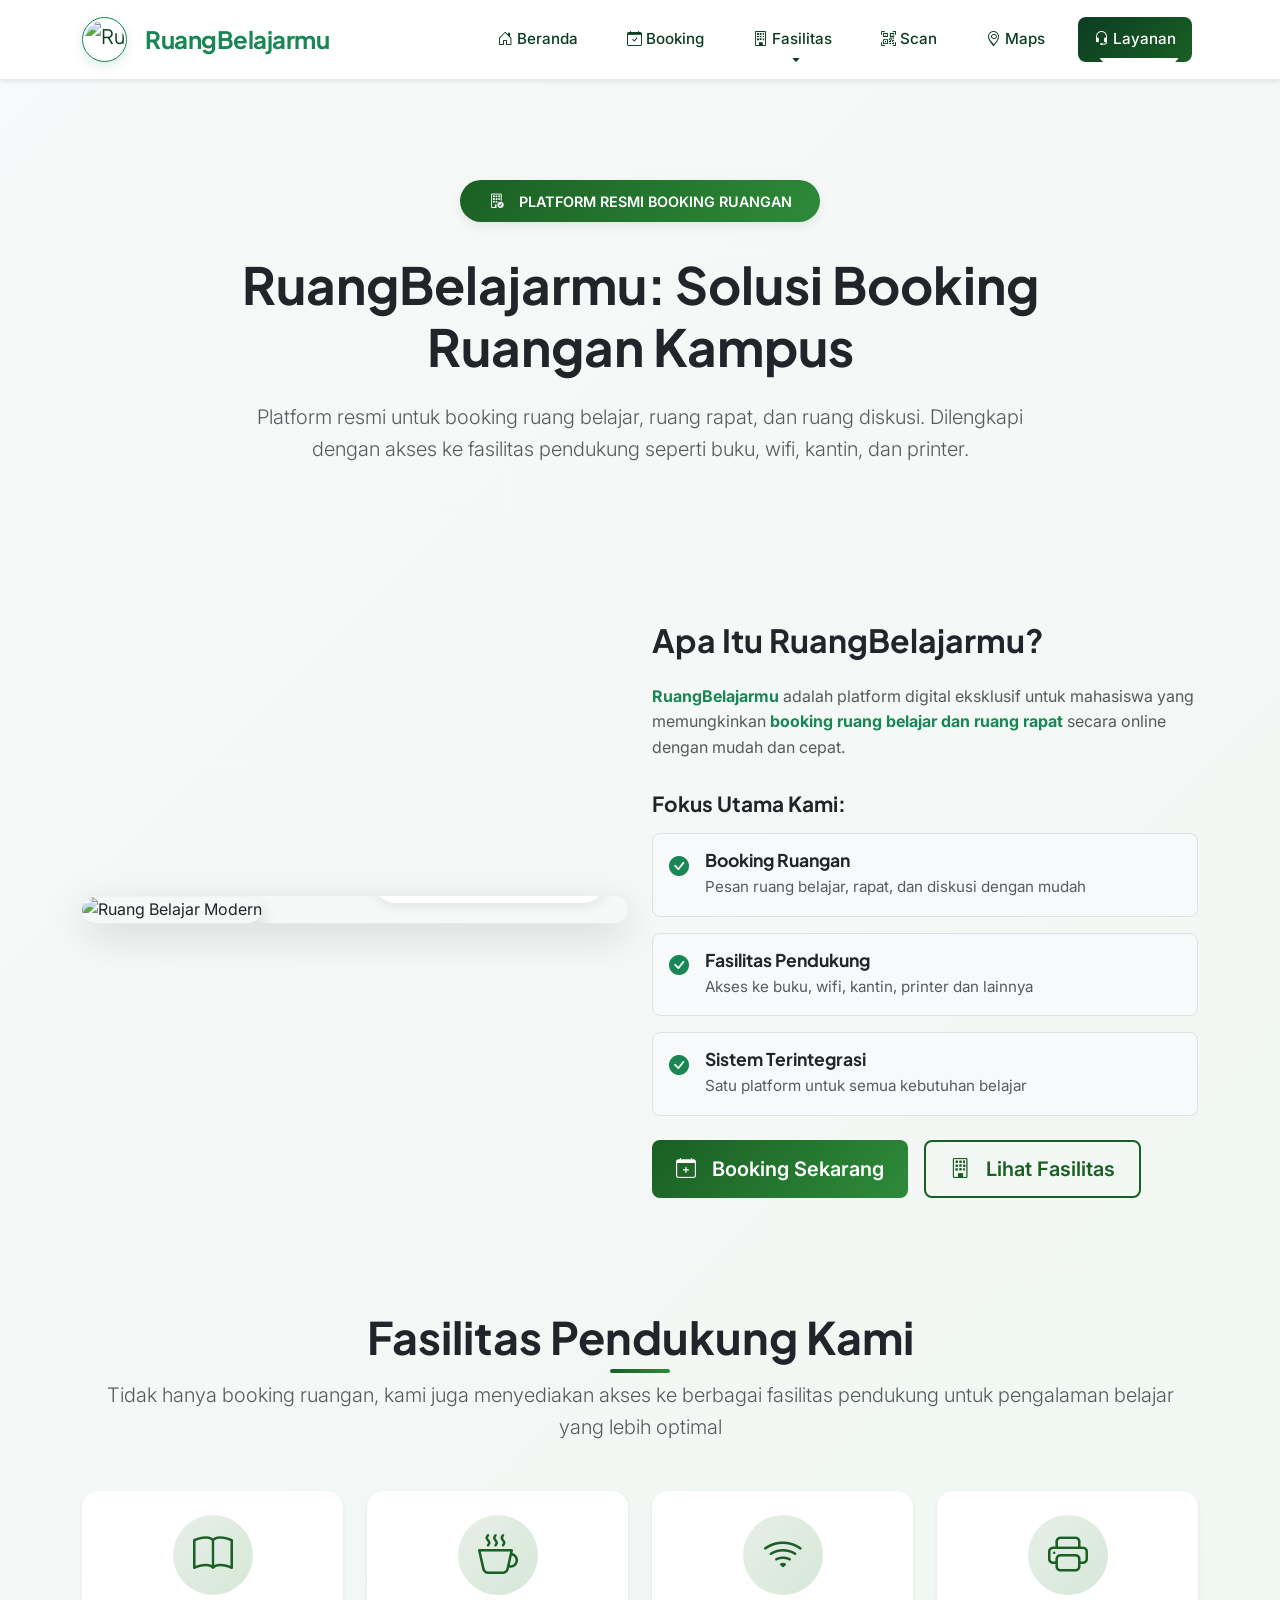
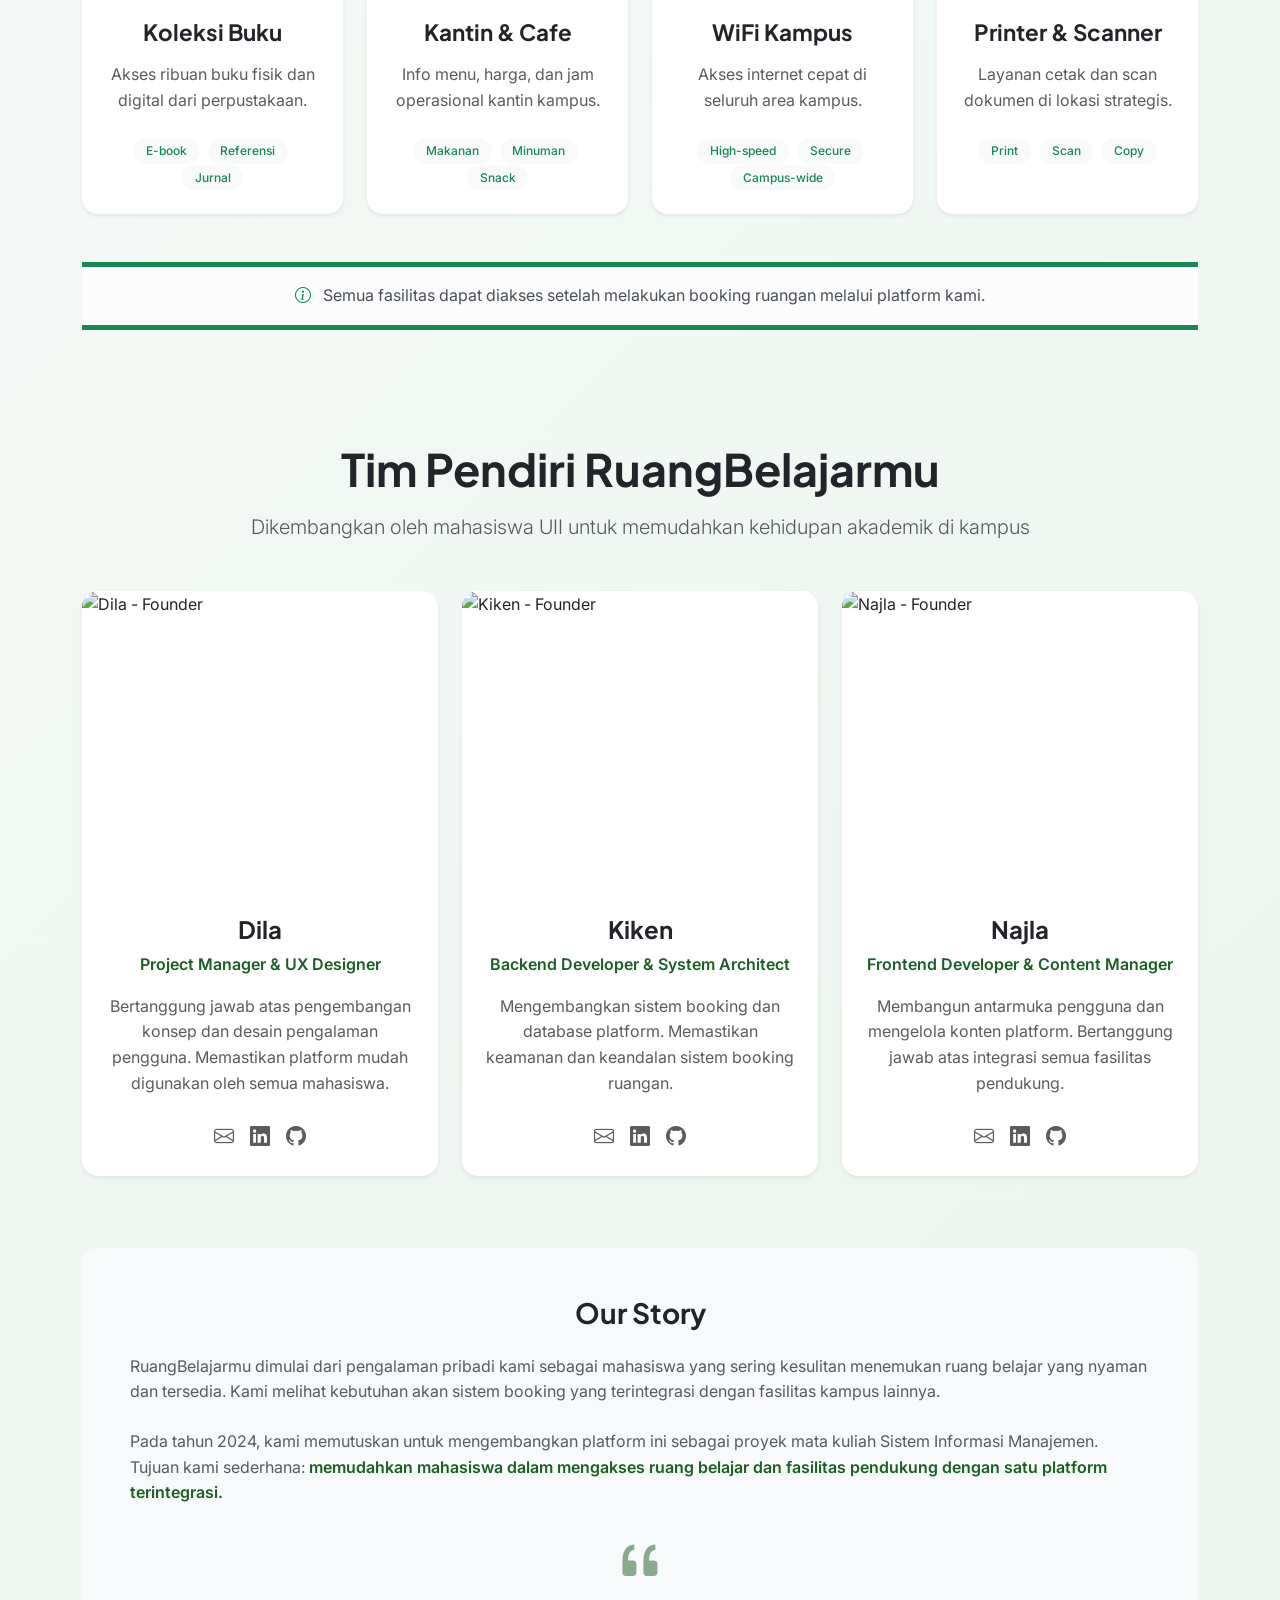
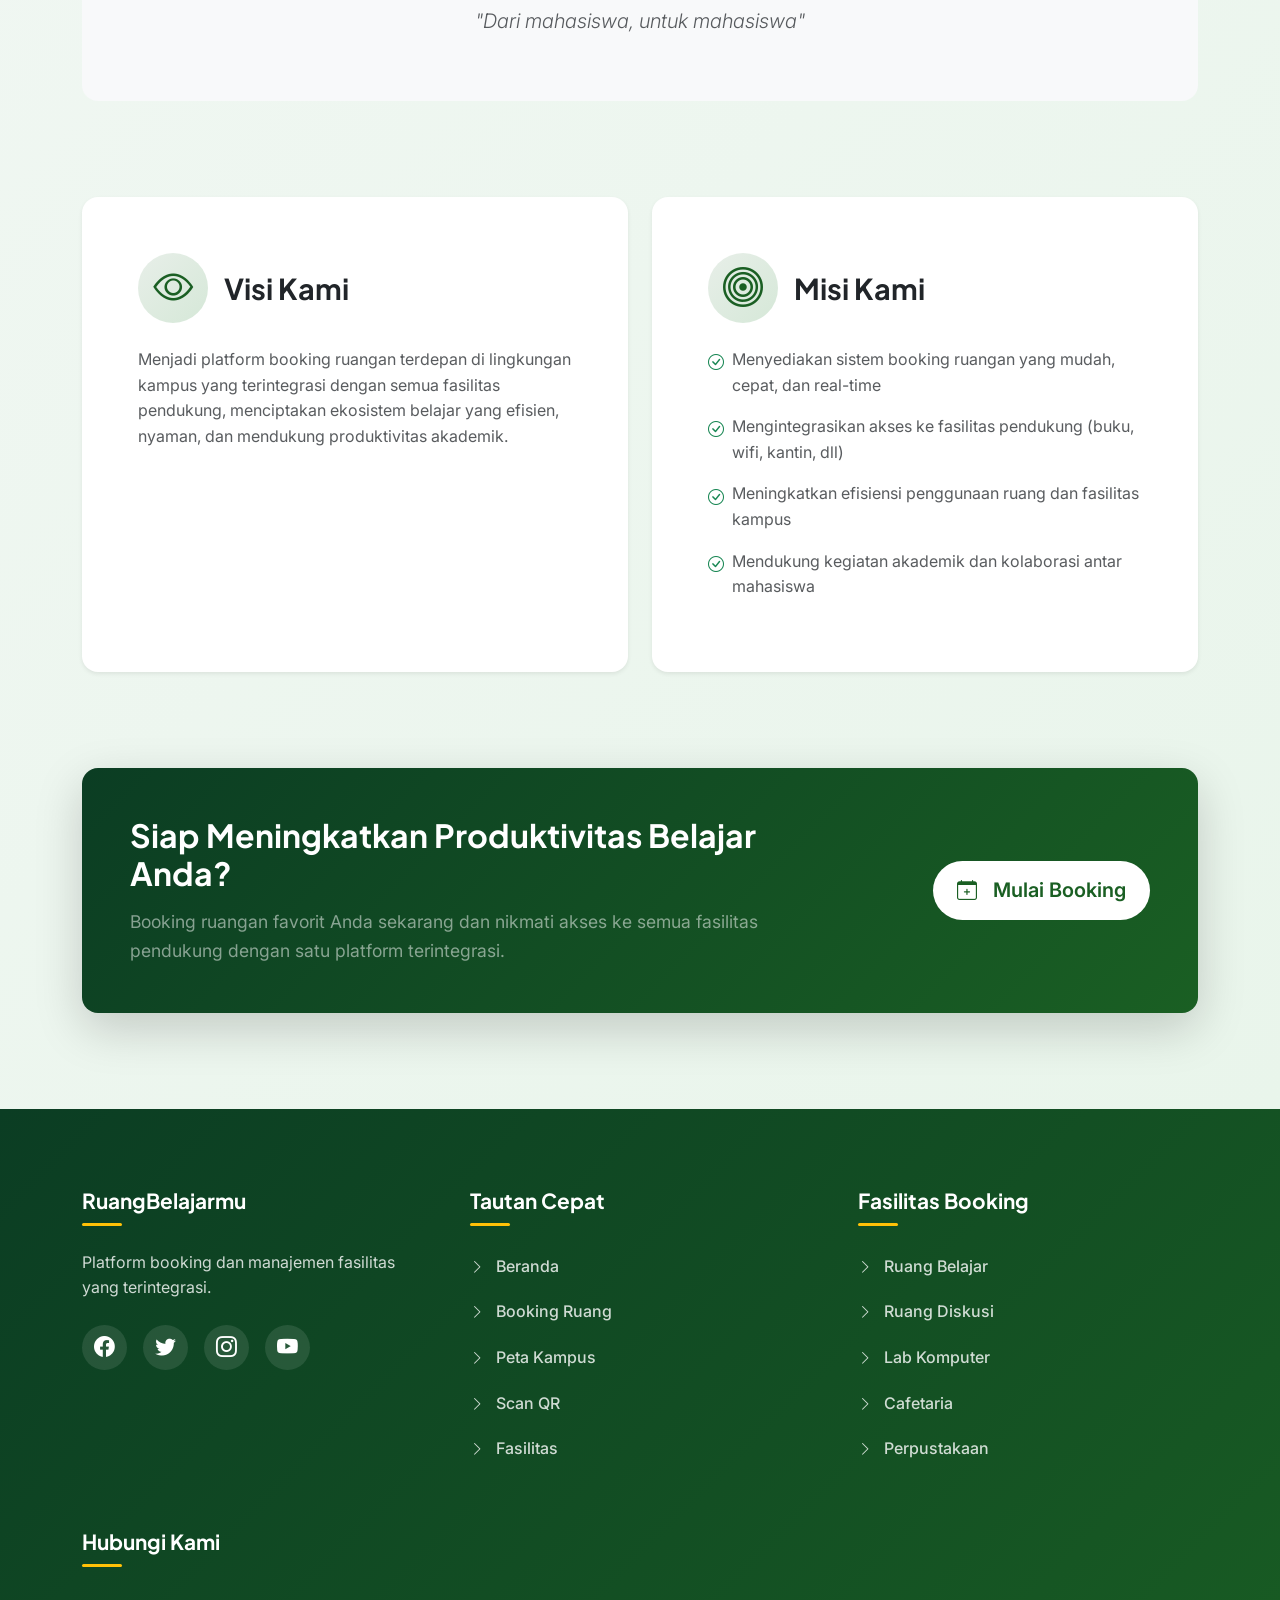
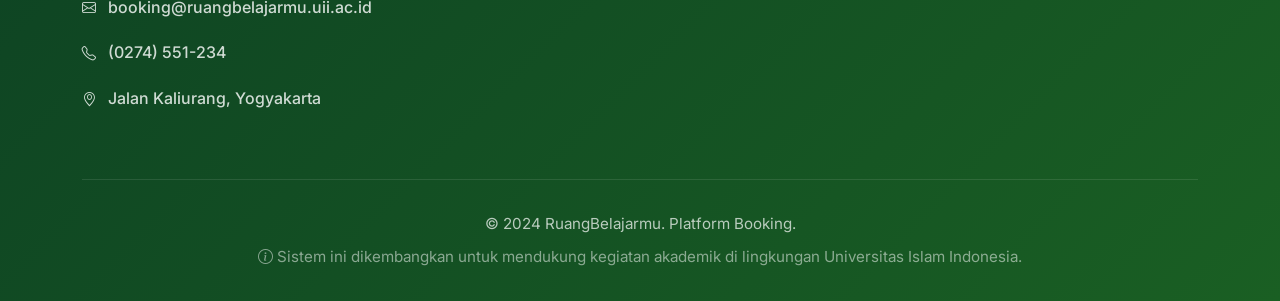
==== about-us.html @ 8aec2e9e "first commit" ====
<!DOCTYPE html>
<html lang="id">
<head>
    <meta charset="UTF-8">
    <meta name="viewport" content="width=device-width, initial-scale=1.0">
    <title>Tentang Kami | RuangBelajarmu</title>
    
    <!-- Bootstrap CSS -->
    <link href="https://cdn.jsdelivr.net/npm/bootstrap@5.3.0/dist/css/bootstrap.min.css" rel="stylesheet">
    
    <!-- Bootstrap Icons -->
    <link rel="stylesheet" href="https://cdn.jsdelivr.net/npm/bootstrap-icons@1.11.0/font/bootstrap-icons.css">
    
    <!-- Fonts -->
    <link href="https://fonts.googleapis.com/css2?family=Plus+Jakarta+Sans:wght@400;500;600;700&display=swap" rel="stylesheet">
    <link href="https://fonts.googleapis.com/css2?family=Inter:wght@300;400;500;600&display=swap" rel="stylesheet">
    
    <!-- Custom CSS -->
    <link rel="stylesheet" href="css/about-us.css">
</head>
<body>
    <!-- NAVBAR - SAMA PERSIS DENGAN INDEX.HTML -->
    <nav class="navbar navbar-expand-lg navbar-light bg-white sticky-top shadow-sm">
        <div class="container">
            <a class="navbar-brand d-flex align-items-center" href="index.html">
                <div class="logo-container me-2">
                    <img src="https://i.pinimg.com/736x/15/b1/71/15b17137e36ff051b32609885b4a23a9.jpg" 
                         alt="RuangBelajarmu Logo" 
                         class="navbar-logo rounded-circle border border-success">
                </div>
                <span class="fw-bold fs-4 text-success">RuangBelajarmu</span>
            </a>

            <button class="navbar-toggler border-0" type="button" data-bs-toggle="collapse" data-bs-target="#navbarNav">
                <span class="navbar-toggler-icon"></span>
            </button>

            <div class="collapse navbar-collapse" id="navbarNav">
                <ul class="navbar-nav ms-auto align-items-center">
                    <li class="nav-item mx-1">
                        <a class="nav-link" href="index.html">
                            <i class="bi bi-house-door me-1"></i>Beranda
                        </a>
                    </li>

                    <li class="nav-item mx-1">
                        <a class="nav-link" href="booking.html">
                            <i class="bi bi-calendar-check me-1"></i>Booking
                        </a>
                    </li>

                    <li class="nav-item dropdown mx-1">
                        <a class="nav-link dropdown-toggle" href="#" role="button" data-bs-toggle="dropdown">
                            <i class="bi bi-building me-1"></i>Fasilitas
                        </a>
                        <ul class="dropdown-menu dropdown-menu-end">
                            <li>
                                <a class="dropdown-item" href="cafetaria.html">
                                    <i class="bi bi-cup-hot me-2"></i>Cafetaria
                                </a>
                            </li>
                            <li>
                                <a class="dropdown-item" href="books.html">
                                    <i class="bi bi-book me-2"></i>Buku
                                </a>
                            </li>
                        </ul>
                    </li>

                    <li class="nav-item mx-1">
                        <a class="nav-link" href="scan.html">
                            <i class="bi bi-qr-code-scan me-1"></i>Scan
                        </a>
                    </li>

                    <li class="nav-item mx-1">
                        <a class="nav-link" href="maps.html">
                            <i class="bi bi-geo-alt me-1"></i>Maps
                        </a>
                    </li>

                    <li class="nav-item dropdown mx-1">
                        <a class="nav-link dropdown-toggle active" href="#" role="button" data-bs-toggle="dropdown">
                            <i class="bi bi-headset me-1"></i>Layanan
                        </a>
                        <ul class="dropdown-menu dropdown-menu-end">
                            <li>
                                <a class="dropdown-item active" href="about-us.html">
                                    <i class="bi bi-info-circle me-2"></i>Tentang Kami
                                </a>
                            </li>
                            <li>
                                <a class="dropdown-item" href="kontak.html">
                                    <i class="bi bi-envelope me-2"></i>Kontak
                                </a>
                            </li>
                        </ul>
                    </li>
                </ul>
            </div>
        </div>
    </nav>

    <!-- Main Content -->
    <main class="about-us-main">
        <section class="about-hero">
            <div class="container">
                <div class="row">
                    <div class="col-lg-10 mx-auto text-center">
                        <div class="about-badge">
                            <i class="bi bi-building-check me-2"></i>
                            PLATFORM RESMI BOOKING RUANGAN 
                        </div>
                        <h1 class="display-4 fw-bold mb-4 text-dark">RuangBelajarmu: Solusi Booking Ruangan Kampus</h1>
                        <p class="lead text-muted mb-5">
                            Platform resmi untuk booking ruang belajar, ruang rapat, dan ruang diskusi.
                            Dilengkapi dengan akses ke fasilitas pendukung seperti buku, wifi, kantin, dan printer.
                        </p>
                    </div>
                </div>
            </div>
        </section>

        <section class="about-content py-5">
            <div class="container">
                <!-- What Is Section -->
                <div class="row align-items-center mb-5">
                    <div class="col-lg-6 mb-4 mb-lg-0">
                        <div class="about-image position-relative">
                            <img src="https://i.pinimg.com/1200x/54/9c/10/549c10713685a3162b9f71387c7f1914.jpg" 
                                 alt="Ruang Belajar Modern" 
                                 class="img-fluid rounded-4 shadow">
                            <div class="image-badge">
                                <i class="bi bi-calendar-check me-2"></i>
                                Booking Online 24/7
                            </div>
                        </div>
                    </div>
                    <div class="col-lg-6">
                        <h2 class="mb-4 fw-bold">Apa Itu RuangBelajarmu?</h2>
                        <p class="text-muted mb-4">
                            <strong class="text-success">RuangBelajarmu</strong> adalah platform digital eksklusif untuk mahasiswa  
                            yang memungkinkan <strong class="text-success">booking ruang belajar dan ruang rapat</strong> secara online dengan mudah dan cepat.
                        </p>
                        
                        <div class="core-features mb-4">
                            <h4 class="mb-3">Fokus Utama Kami:</h4>
                            <div class="d-flex mb-3">
                                <i class="bi bi-check-circle-fill text-success fs-5 me-3"></i>
                                <div>
                                    <h5 class="mb-1">Booking Ruangan</h5>
                                    <p class="text-muted mb-0">Pesan ruang belajar, rapat, dan diskusi dengan mudah</p>
                                </div>
                            </div>
                            <div class="d-flex mb-3">
                                <i class="bi bi-check-circle-fill text-success fs-5 me-3"></i>
                                <div>
                                    <h5 class="mb-1">Fasilitas Pendukung</h5>
                                    <p class="text-muted mb-0">Akses ke buku, wifi, kantin, printer dan lainnya</p>
                                </div>
                            </div>
                            <div class="d-flex mb-3">
                                <i class="bi bi-check-circle-fill text-success fs-5 me-3"></i>
                                <div>
                                    <h5 class="mb-1">Sistem Terintegrasi</h5>
                                    <p class="text-muted mb-0">Satu platform untuk semua kebutuhan belajar</p>
                                </div>
                            </div>
                        </div>
                        
                        <div class="d-flex gap-3">
                            <a href="booking.html" class="btn btn-success btn-lg">
                                <i class="bi bi-calendar-plus me-2"></i>Booking Sekarang
                            </a>
                            <a href="#fasilitas" class="btn btn-outline-success btn-lg">
                                <i class="bi bi-building me-2"></i>Lihat Fasilitas
                            </a>
                        </div>
                    </div>
                </div>

                <!-- Facilities Section -->
                <section id="fasilitas" class="facilities-section py-5">
                    <div class="text-center mb-5">
                        <h2 class="display-5 fw-bold mb-3 text-dark">Fasilitas Pendukung Kami</h2>
                        <p class="text-muted lead">
                            Tidak hanya booking ruangan, kami juga menyediakan akses ke berbagai fasilitas pendukung
                            untuk pengalaman belajar yang lebih optimal
                        </p>
                    </div>
                    
                    <div class="row g-4">
                        <!-- Buku -->
                        <div class="col-md-6 col-lg-3">
                            <div class="card border-0 shadow-sm h-100">
                                <div class="card-body text-center p-4">
                                    <div class="facility-icon mx-auto mb-4">
                                        <i class="bi bi-book fs-1"></i>
                                    </div>
                                    <h4 class="card-title mb-3">Koleksi Buku</h4>
                                    <p class="card-text text-muted mb-4">
                                        Akses ribuan buku fisik dan digital dari perpustakaan.
                                    </p>
                                    <div class="tags">
                                        <span class="badge bg-light text-success me-1">E-book</span>
                                        <span class="badge bg-light text-success me-1">Referensi</span>
                                        <span class="badge bg-light text-success">Jurnal</span>
                                    </div>
                                </div>
                            </div>
                        </div>
                        
                        <!-- Kantin -->
                        <div class="col-md-6 col-lg-3">
                            <div class="card border-0 shadow-sm h-100">
                                <div class="card-body text-center p-4">
                                    <div class="facility-icon mx-auto mb-4">
                                        <i class="bi bi-cup-hot fs-1"></i>
                                    </div>
                                    <h4 class="card-title mb-3">Kantin & Cafe</h4>
                                    <p class="card-text text-muted mb-4">
                                        Info menu, harga, dan jam operasional kantin kampus.
                                    </p>
                                    <div class="tags">
                                        <span class="badge bg-light text-success me-1">Makanan</span>
                                        <span class="badge bg-light text-success me-1">Minuman</span>
                                        <span class="badge bg-light text-success">Snack</span>
                                    </div>
                                </div>
                            </div>
                        </div>
                        
                        <!-- WiFi -->
                        <div class="col-md-6 col-lg-3">
                            <div class="card border-0 shadow-sm h-100">
                                <div class="card-body text-center p-4">
                                    <div class="facility-icon mx-auto mb-4">
                                        <i class="bi bi-wifi fs-1"></i>
                                    </div>
                                    <h4 class="card-title mb-3">WiFi Kampus</h4>
                                    <p class="card-text text-muted mb-4">
                                        Akses internet cepat di seluruh area kampus.
                                    </p>
                                    <div class="tags">
                                        <span class="badge bg-light text-success me-1">High-speed</span>
                                        <span class="badge bg-light text-success me-1">Secure</span>
                                        <span class="badge bg-light text-success">Campus-wide</span>
                                    </div>
                                </div>
                            </div>
                        </div>
                        
                        <!-- Printer -->
                        <div class="col-md-6 col-lg-3">
                            <div class="card border-0 shadow-sm h-100">
                                <div class="card-body text-center p-4">
                                    <div class="facility-icon mx-auto mb-4">
                                        <i class="bi bi-printer fs-1"></i>
                                    </div>
                                    <h4 class="card-title mb-3">Printer & Scanner</h4>
                                    <p class="card-text text-muted mb-4">
                                        Layanan cetak dan scan dokumen di lokasi strategis.
                                    </p>
                                    <div class="tags">
                                        <span class="badge bg-light text-success me-1">Print</span>
                                        <span class="badge bg-light text-success me-1">Scan</span>
                                        <span class="badge bg-light text-success">Copy</span>
                                    </div>
                                </div>
                            </div>
                        </div>
                    </div>
                    
                    <div class="text-center mt-5">
                        <div class="alert alert-light border-success border-start-0 border-end-0 border-5 rounded-0" role="alert">
                            <i class="bi bi-info-circle text-success me-2"></i>
                            Semua fasilitas dapat diakses setelah melakukan booking ruangan melalui platform kami.
                        </div>
                    </div>
                </section>

                <!-- Founders Section -->
                <section class="founders-section py-5">
                    <div class="text-center mb-5">
                        <h2 class="display-5 fw-bold mb-3 text-dark">Tim Pendiri RuangBelajarmu</h2>
                        <p class="text-muted lead">
                            Dikembangkan oleh mahasiswa UII untuk memudahkan kehidupan akademik di kampus
                        </p>
                    </div>
                    
                    <div class="row justify-content-center">
                        <!-- Dila -->
                        <div class="col-md-4 mb-4">
                            <div class="card border-0 shadow-sm h-100">
                                <div class="founder-img">
                                    <img src="https://i.pinimg.com/736x/18/9c/1d/189c1d72e60926c206545d726cbf0eed.jpg" 
                                         alt="Dila - Founder" 
                                         class="card-img-top">
                                </div>
                                <div class="card-body text-center p-4">
                                    <h4 class="card-title mb-2">Dila</h4>
                                    <p class="text-success fw-semibold mb-3">Project Manager & UX Designer</p>
                                    <p class="card-text text-muted mb-4">
                                        Bertanggung jawab atas pengembangan konsep dan desain pengalaman pengguna.
                                        Memastikan platform mudah digunakan oleh semua mahasiswa.
                                    </p>
                                    <div class="d-flex justify-content-center gap-3">
                                        <a href="#" class="text-muted"><i class="bi bi-envelope fs-5"></i></a>
                                        <a href="#" class="text-muted"><i class="bi bi-linkedin fs-5"></i></a>
                                        <a href="#" class="text-muted"><i class="bi bi-github fs-5"></i></a>
                                    </div>
                                </div>
                            </div>
                        </div>
                        
                        <!-- Kiken -->
                        <div class="col-md-4 mb-4">
                            <div class="card border-0 shadow-sm h-100">
                                <div class="founder-img">
                                    <img src="https://i.pinimg.com/736x/0e/ec/d4/0eecd4aba8187552af358bda212c5cd6.jpg" 
                                         alt="Kiken - Founder" 
                                         class="card-img-top">
                                </div>
                                <div class="card-body text-center p-4">
                                    <h4 class="card-title mb-2">Kiken</h4>
                                    <p class="text-success fw-semibold mb-3">Backend Developer & System Architect</p>
                                    <p class="card-text text-muted mb-4">
                                        Mengembangkan sistem booking dan database platform.
                                        Memastikan keamanan dan keandalan sistem booking ruangan.
                                    </p>
                                    <div class="d-flex justify-content-center gap-3">
                                        <a href="#" class="text-muted"><i class="bi bi-envelope fs-5"></i></a>
                                        <a href="#" class="text-muted"><i class="bi bi-linkedin fs-5"></i></a>
                                        <a href="#" class="text-muted"><i class="bi bi-github fs-5"></i></a>
                                    </div>
                                </div>
                            </div>
                        </div>
                        
                        <!-- Najla -->
                        <div class="col-md-4 mb-4">
                            <div class="card border-0 shadow-sm h-100">
                                <div class="founder-img">
                                    <img src="https://i.pinimg.com/736x/89/f6/0c/89f60c0346b4b26442904bf3148ff3d5.jpg" 
                                         alt="Najla - Founder" 
                                         class="card-img-top">
                                </div>
                                <div class="card-body text-center p-4">
                                    <h4 class="card-title mb-2">Najla</h4>
                                    <p class="text-success fw-semibold mb-3">Frontend Developer & Content Manager</p>
                                    <p class="card-text text-muted mb-4">
                                        Membangun antarmuka pengguna dan mengelola konten platform.
                                        Bertanggung jawab atas integrasi semua fasilitas pendukung.
                                    </p>
                                    <div class="d-flex justify-content-center gap-3">
                                        <a href="#" class="text-muted"><i class="bi bi-envelope fs-5"></i></a>
                                        <a href="#" class="text-muted"><i class="bi bi-linkedin fs-5"></i></a>
                                        <a href="#" class="text-muted"><i class="bi bi-github fs-5"></i></a>
                                    </div>
                                </div>
                            </div>
                        </div>
                    </div>
                    
                    <!-- Story -->
                    <div class="mt-5">
                        <div class="card border-0 bg-light">
                            <div class="card-body p-5">
                                <h3 class="text-center mb-4 text-dark">Our Story</h3>
                                <p class="text-muted mb-4">
                                    RuangBelajarmu dimulai dari pengalaman pribadi kami sebagai mahasiswa yang sering 
                                    kesulitan menemukan ruang belajar yang nyaman dan tersedia. Kami melihat kebutuhan akan 
                                    sistem booking yang terintegrasi dengan fasilitas kampus lainnya.
                                </p>
                                <p class="text-muted mb-4">
                                    Pada tahun 2024, kami memutuskan untuk mengembangkan platform ini sebagai proyek mata kuliah 
                                    Sistem Informasi Manajemen. Tujuan kami sederhana: <strong class="text-success">memudahkan mahasiswa dalam 
                                    mengakses ruang belajar dan fasilitas pendukung dengan satu platform terintegrasi.</strong>
                                </p>
                                <div class="text-center mt-4">
                                    <i class="bi bi-quote display-4 text-success opacity-50"></i>
                                    <p class="lead fst-italic text-muted mt-2">"Dari mahasiswa, untuk mahasiswa"</p>
                                </div>
                            </div>
                        </div>
                    </div>
                </section>

                <!-- Vision & Mission -->
                <section class="vision-mission py-5">
                    <div class="row">
                        <div class="col-lg-6 mb-5 mb-lg-0">
                            <div class="card border-0 shadow-sm h-100">
                                <div class="card-body p-4">
                                    <div class="d-flex align-items-center mb-4">
                                        <div class="vision-icon me-3">
                                            <i class="bi bi-eye fs-1"></i>
                                        </div>
                                        <h3 class="mb-0 text-dark">Visi Kami</h3>
                                    </div>
                                    <p class="text-muted">
                                        Menjadi platform booking ruangan terdepan di lingkungan kampus yang 
                                        terintegrasi dengan semua fasilitas pendukung, menciptakan ekosistem belajar 
                                        yang efisien, nyaman, dan mendukung produktivitas akademik.
                                    </p>
                                </div>
                            </div>
                        </div>
                        
                        <div class="col-lg-6">
                            <div class="card border-0 shadow-sm h-100">
                                <div class="card-body p-4">
                                    <div class="d-flex align-items-center mb-4">
                                        <div class="mission-icon me-3">
                                            <i class="bi bi-bullseye fs-1"></i>
                                        </div>
                                        <h3 class="mb-0 text-dark">Misi Kami</h3>
                                    </div>
                                    <ul class="list-unstyled text-muted">
                                        <li class="mb-3">
                                            <i class="bi bi-check-circle text-success me-2"></i>
                                            Menyediakan sistem booking ruangan yang mudah, cepat, dan real-time
                                        </li>
                                        <li class="mb-3">
                                            <i class="bi bi-check-circle text-success me-2"></i>
                                            Mengintegrasikan akses ke fasilitas pendukung (buku, wifi, kantin, dll)
                                        </li>
                                        <li class="mb-3">
                                            <i class="bi bi-check-circle text-success me-2"></i>
                                            Meningkatkan efisiensi penggunaan ruang dan fasilitas kampus
                                        </li>
                                        <li class="mb-0">
                                            <i class="bi bi-check-circle text-success me-2"></i>
                                            Mendukung kegiatan akademik dan kolaborasi antar mahasiswa
                                        </li>
                                    </ul>
                                </div>
                            </div>
                        </div>
                    </div>
                </section>

                <!-- CTA -->
                <section class="cta-section py-5">
                    <div class="card bg-success border-0 shadow-lg">
                        <div class="card-body p-5">
                            <div class="row align-items-center">
                                <div class="col-lg-8 mb-4 mb-lg-0">
                                    <h3 class="text-white mb-3">Siap Meningkatkan Produktivitas Belajar Anda?</h3>
                                    <p class="text-white-50 mb-0">
                                        Booking ruangan favorit Anda sekarang dan nikmati akses ke semua fasilitas pendukung 
                                        dengan satu platform terintegrasi.
                                    </p>
                                </div>
                                <div class="col-lg-4 text-lg-end">
                                    <a href="booking.html" class="btn btn-light btn-lg px-4">
                                        <i class="bi bi-calendar-plus me-2"></i>Mulai Booking
                                    </a>
                                </div>
                            </div>
                        </div>
                    </div>
                </section>
            </div>
        </section>
    </main>

    <!-- FOOTER - SAMA PERSIS DENGAN INDEX.HTML -->
    <footer>
        <div class="container">
            <div class="footer-links">
                <div class="footer-section">
                    <h5>RuangBelajarmu</h5>
                    <p style="color: rgba(255,255,255,0.8); margin-bottom: 1.5rem;">
                        Platform booking dan manajemen fasilitas yang terintegrasi.
                    </p>
                    <div class="social-links">
                        <a href="#" title="Facebook"><i class="bi bi-facebook"></i></a>
                        <a href="#" title="Twitter"><i class="bi bi-twitter"></i></a>
                        <a href="#" title="Instagram"><i class="bi bi-instagram"></i></a>
                        <a href="#" title="YouTube"><i class="bi bi-youtube"></i></a>
                    </div>
                </div>
                
                <div class="footer-section">
                    <h5>Tautan Cepat</h5>
                    <ul class="footer-links-list">
                        <li><a href="index.html"><i class="bi bi-chevron-right"></i> Beranda</a></li>
                        <li><a href="booking.html"><i class="bi bi-chevron-right"></i> Booking Ruang</a></li>
                        <li><a href="maps.html"><i class="bi bi-chevron-right"></i> Peta Kampus</a></li>
                        <li><a href="scan.html"><i class="bi bi-chevron-right"></i> Scan QR</a></li>
                        <li><a href="#fasilitas"><i class="bi bi-chevron-right"></i> Fasilitas</a></li>
                    </ul>
                </div>
                
                <div class="footer-section">
                    <h5>Fasilitas Booking</h5>
                    <ul class="footer-links-list">
                        <li><a href="booking.html"><i class="bi bi-chevron-right"></i> Ruang Belajar</a></li>
                        <li><a href="booking.html"><i class="bi bi-chevron-right"></i> Ruang Diskusi</a></li>
                        <li><a href="booking.html"><i class="bi bi-chevron-right"></i> Lab Komputer</a></li>
                        <li><a href="cafetaria.html"><i class="bi bi-chevron-right"></i> Cafetaria</a></li>
                        <li><a href="books.html"><i class="bi bi-chevron-right"></i> Perpustakaan</a></li>
                    </ul>
                </div>
                
                <div class="footer-section">
                    <h5>Hubungi Kami</h5>
                    <ul class="footer-links-list">
                        <li>
                            <a href="mailto:booking@ruangbelajarmu.uii.ac.id">
                                <i class="bi bi-envelope"></i>
                                booking@ruangbelajarmu.uii.ac.id
                            </a>
                        </li>
                        <li>
                            <a href="tel:+62274551234">
                                <i class="bi bi-telephone"></i>
                                (0274) 551-234
                            </a>
                        </li>
                        <li>
                            <a href="https://maps.google.com/?q=UII+Kaliurang+KM+5" target="_blank">
                                <i class="bi bi-geo-alt"></i>
                                Jalan Kaliurang, Yogyakarta
                            </a>
                        </li>
                    </ul>
                </div>
            </div>
            
            <div class="footer-bottom text-center">
                <p class="mb-2">&copy; 2024 RuangBelajarmu. Platform Booking.</p>
                <p class="mb-0 small" style="color: rgba(255,255,255,0.5);">
                    <i class="bi bi-info-circle"></i>
                    Sistem ini dikembangkan untuk mendukung kegiatan akademik di lingkungan Universitas Islam Indonesia.
                </p>
            </div>
        </div>
    </footer>

    <!-- Back to Top Button -->
    <div class="back-to-top" id="backToTop">
        <i class="bi bi-chevron-up"></i>
    </div>

    <!-- Bootstrap JS -->
    <script src="https://cdn.jsdelivr.net/npm/bootstrap@5.3.0/dist/js/bootstrap.bundle.min.js"></script>
    
    <!-- Custom JS -->
    <script>
        // Back to Top
        const backToTop = document.getElementById('backToTop');
        
        window.addEventListener('scroll', () => {
            if (window.pageYOffset > 300) {
                backToTop.classList.add('show');
            } else {
                backToTop.classList.remove('show');
            }
        });
        
        backToTop.addEventListener('click', () => {
            window.scrollTo({ top: 0, behavior: 'smooth' });
        });
    </script>
</body>
</html>
---- css/about-us.css ----
/* 
 * about-us.css - Stylesheet for About Us Page RuangBelajarmu
 * Author: RuangBelajarmu Team
 * Version: 3.0
 */

/* ============================================
   VARIABLES & RESET - SELARAS DENGAN INDEX.CSS
============================================= */
:root {
    --primary-color: #1a5f23;
    --primary-dark: #0b3d23;
    --primary-light: #2e8b3a;
    --secondary-color: #f8f9fa;
    --accent-color: #ffc107;
    --text-dark: #212529;
    --text-light: #6c757d;
    --white: #ffffff;
    --light-gray: #f8f9fa;
    --border-color: #dee2e6;
    --shadow: 0 4px 12px rgba(0, 0, 0, 0.08);
    --shadow-lg: 0 8px 24px rgba(0, 0, 0, 0.12);
    --shadow-xl: 0 12px 40px rgba(0, 0, 0, 0.15);
    --radius: 16px;
    --radius-sm: 8px;
    --transition: all 0.3s ease;
    --transition-slow: all 0.5s cubic-bezier(0.4, 0, 0.2, 1);
}

* {
    margin: 0;
    padding: 0;
    box-sizing: border-box;
}

html {
    scroll-behavior: smooth;
}

body {
    font-family: 'Inter', 'Plus Jakarta Sans', sans-serif;
    color: var(--text-dark);
    background-color: var(--white);
    line-height: 1.6;
    overflow-x: hidden;
    padding-top: 80px;
}

h1, h2, h3, h4, h5, h6 {
    font-family: 'Plus Jakarta Sans', sans-serif;
    font-weight: 700;
    margin-bottom: 1rem;
}

a {
    text-decoration: none;
    color: inherit;
    transition: var(--transition);
}

a:hover {
    color: var(--primary-color);
}

.btn {
    padding: 0.75rem 1.5rem;
    border-radius: var(--radius-sm);
    font-weight: 600;
    transition: var(--transition);
    border: none;
    cursor: pointer;
    display: inline-flex;
    align-items: center;
    justify-content: center;
    gap: 0.5rem;
}

.btn-success {
    background: linear-gradient(135deg, var(--primary-color), var(--primary-light));
    color: var(--white);
    border: none;
}

.btn-success:hover {
    background: linear-gradient(135deg, var(--primary-dark), var(--primary-color));
    color: var(--white);
    transform: translateY(-2px);
    box-shadow: var(--shadow);
}

.btn-outline-success {
    background-color: transparent;
    color: var(--primary-color);
    border: 2px solid var(--primary-color);
}

.btn-outline-success:hover {
    background-color: var(--primary-color);
    color: var(--white);
    transform: translateY(-2px);
    box-shadow: var(--shadow);
}

/* ============================================
   NAVIGATION - SELARAS DENGAN INDEX.CSS
============================================= */
.navbar {
    padding: 12px 0;
    background: rgba(255, 255, 255, 0.98);
    backdrop-filter: blur(10px);
    border-bottom: 1px solid rgba(11, 61, 35, 0.1);
    z-index: 1030;
    position: fixed;
    top: 0;
    left: 0;
    right: 0;
    box-shadow: 0 2px 15px rgba(0, 0, 0, 0.05);
}

.navbar-brand {
    font-family: 'Plus Jakarta Sans', sans-serif;
    letter-spacing: -0.5px;
    display: flex;
    align-items: center;
    gap: 10px;
    color: #0b3d23
}
.navbar-brand {
    color: #0b3d23; /* ganti sesuai warna yang kamu mau */
}

/* Logo Container - Selaras dengan index.css */
.logo-container {
    position: relative;
    width: 45px;
    height: 45px;
    display: flex;
    align-items: center;
    justify-content: center;
}

.navbar-logo {
    width: 100%;
    height: 100%;
    object-fit: cover;
    border-radius: 50%;
    border: 2px solid #0b3d23;
    padding: 2px;
    background: white;
    transition: all 0.3s ease;
    box-shadow: 0 4px 12px rgba(25, 135, 84, 0.15);
}

.navbar-logo:hover {
    transform: scale(1.05);
    box-shadow: 0 6px 20px rgba(25, 135, 84, 0.25);
}

/* Navigation Items - Selaras dengan index.css */
.navbar-nav {
    display: flex;
    align-items: center;
    gap: 5px;
}

.navbar-nav .nav-link {
    font-family: 'Inter', sans-serif;
    font-weight: 500;
    font-size: 0.95rem;
    color: #0b3d23!important;
    padding: 10px 16px !important;
    margin: 0 2px;
    border-radius: 8px;
    transition: var(--transition);
    position: relative;
}

.navbar-nav .nav-link::after {
    content: '';
    position: absolute;
    bottom: 0;
    left: 50%;
    width: 0;
    height: 3px;
    background: linear-gradient(90deg, var(--primary-color), var(--primary-light));
    border-radius: 2px;
    transition: var(--transition);
    transform: translateX(-50%);
}

.navbar-nav .nav-link:hover::after,
.navbar-nav .nav-link.active::after {
    width: 70%;
}

.navbar-nav .nav-link.active {
    color: #ffffff !important;
    background: linear-gradient(135deg, var(--primary-dark) 0%, var(--primary-color) 100%);
}

/* Dropdown Menu - Selaras dengan index.css */
.navbar-nav .dropdown-menu {
    border: none;
    box-shadow: var(--shadow-lg);
    border-radius: 12px;
    padding: 8px;
    margin-top: 12px;
    min-width: 220px;
    border: 1px solid rgba(11, 61, 35, 0.1);
}

/* ===== ABOUT US MAIN ===== */
.about-us-main {
    background: linear-gradient(135deg, #f8f9fa 0%, #e9f5eb 100%);
    min-height: calc(100vh - 80px);
}

/* Hero Section */
.about-hero {
    padding: 100px 0 60px;
    text-align: center;
    position: relative;
    overflow: hidden;
}

.about-hero::before {
    content: '';
    position: absolute;
    top: 0;
    left: 0;
    right: 0;
    bottom: 0;
    background-image: url('https://images.unsplash.com/photo-1523050854058-8df90110c9f1?ixlib=rb-4.0.3&auto=format&fit=crop&w=1920&q=80');
    background-size: cover;
    background-position: center;
    opacity: 0.05;
    z-index: 1;
}

.about-hero > .container {
    position: relative;
    z-index: 2;
}

.about-badge {
    display: inline-flex;
    align-items: center;
    gap: 0.5rem;
    background: linear-gradient(135deg, var(--primary-color), var(--primary-light));
    color: var(--white);
    padding: 0.6rem 1.8rem;
    border-radius: 50px;
    font-size: 0.9rem;
    font-weight: 600;
    margin-bottom: 2rem;
    box-shadow: var(--shadow);
    animation: badgePulse 2s ease-in-out infinite;
}

@keyframes badgePulse {
    0%, 100% {
        transform: scale(1);
    }
    50% {
        transform: scale(1.05);
    }
}

.about-hero h1 {
    font-size: 3.2rem;
    font-weight: 800;
    margin-bottom: 1.5rem;
    color: var(--text-dark);
    line-height: 1.2;
    animation: fadeInUp 1s ease-out;
}

.about-hero .lead {
    font-size: 1.25rem;
    color: var(--text-light);
    margin-bottom: 2.5rem;
    max-width: 800px;
    margin-left: auto;
    margin-right: auto;
    animation: fadeInUp 1s ease-out 0.2s both;
}

@keyframes fadeInUp {
    from {
        opacity: 0;
        transform: translateY(20px);
    }
    to {
        opacity: 1;
        transform: translateY(0);
    }
}

/* About Content */
.about-content {
    padding: 0 0 80px;
}

.about-image {
    position: relative;
    overflow: hidden;
    border-radius: var(--radius);
    box-shadow: var(--shadow-xl);
}

.about-image img {
    width: 100%;
    height: 100%;
    object-fit: cover;
    transition: var(--transition-slow);
}

.about-image:hover img {
    transform: scale(1.03);
}

.image-badge {
    position: absolute;
    bottom: 20px;
    right: 20px;
    background: rgba(255, 255, 255, 0.95);
    backdrop-filter: blur(10px);
    padding: 0.8rem 1.5rem;
    border-radius: 50px;
    font-weight: 600;
    color: var(--primary-color);
    box-shadow: var(--shadow);
    display: flex;
    align-items: center;
    gap: 0.5rem;
    z-index: 2;
}

.core-features {
    margin-top: 2rem;
}

.core-features h4 {
    color: var(--text-dark);
    margin-bottom: 1.5rem;
    font-size: 1.3rem;
}

.core-features .d-flex {
    margin-bottom: 1.5rem;
    padding: 1rem;
    background: var(--light-gray);
    border-radius: var(--radius-sm);
    border: 1px solid var(--border-color);
    transition: var(--transition);
}

.core-features .d-flex:hover {
    background: white;
    transform: translateX(5px);
    box-shadow: var(--shadow);
}

.core-features .d-flex h5 {
    color: var(--text-dark);
    margin-bottom: 0.5rem;
    font-size: 1.1rem;
}

.core-features .d-flex p {
    color: var(--text-light);
    font-size: 0.95rem;
    margin-bottom: 0;
}

/* Facilities Section */
.facilities-section {
    margin-top: 4rem;
    padding: 4rem 0;
}

.facilities-section h2 {
    font-size: 2.8rem;
    color: var(--text-dark);
    margin-bottom: 1rem;
    position: relative;
    display: inline-block;
}

.facilities-section h2::after {
    content: '';
    position: absolute;
    bottom: -10px;
    left: 50%;
    transform: translateX(-50%);
    width: 60px;
    height: 4px;
    background: linear-gradient(90deg, var(--primary-color), var(--primary-light));
    border-radius: 2px;
}

.facility-icon {
    width: 80px;
    height: 80px;
    background: linear-gradient(135deg, rgba(26, 95, 35, 0.1), rgba(46, 139, 58, 0.2));
    border-radius: 50%;
    display: flex;
    align-items: center;
    justify-content: center;
    margin: 0 auto 1.5rem;
    transition: var(--transition);
}

.facility-icon i {
    font-size: 2.2rem;
    color: var(--primary-color);
    transition: var(--transition);
}

.card {
    border: none;
    border-radius: var(--radius);
    overflow: hidden;
    transition: var(--transition);
    height: 100%;
    border: 1px solid rgba(26, 95, 35, 0.1);
}

.card:hover {
    transform: translateY(-10px);
    box-shadow: var(--shadow-xl);
    border-color: var(--primary-light);
}

.card:hover .facility-icon {
    transform: scale(1.1);
    background: linear-gradient(135deg, var(--primary-color), var(--primary-light));
}

.card:hover .facility-icon i {
    color: white;
}

.card-title {
    font-size: 1.4rem;
    color: var(--text-dark);
    margin-bottom: 1rem;
}

.card-text {
    color: var(--text-light);
    margin-bottom: 1.5rem;
    line-height: 1.6;
}

.tags {
    margin-top: auto;
}

.tags .badge {
    font-weight: 500;
    padding: 0.4rem 0.8rem;
    border-radius: 20px;
}

/* Founders Section */
.founders-section {
    padding: 4rem 0;
}

.founders-section h2 {
    font-size: 2.8rem;
    color: var(--text-dark);
    margin-bottom: 1rem;
}

.founder-img {
    height: 300px;
    overflow: hidden;
    position: relative;
}

.founder-img img {
    width: 100%;
    height: 100%;
    object-fit: cover;
    transition: var(--transition-slow);
}

.card:hover .founder-img img {
    transform: scale(1.05);
}

.founders-section .card {
    border: none;
    overflow: hidden;
}

.founders-section .card:hover {
    transform: translateY(-10px);
    box-shadow: var(--shadow-xl);
}

.founders-section .card-title {
    font-size: 1.5rem;
    color: var(--text-dark);
    margin-bottom: 0.5rem;
}

.founders-section .text-success {
    color: var(--primary-color) !important;
    font-weight: 600;
}

/* Vision & Mission */
.vision-mission {
    padding: 4rem 0;
}

.vision-icon, .mission-icon {
    width: 70px;
    height: 70px;
    background: linear-gradient(135deg, rgba(26, 95, 35, 0.1), rgba(46, 139, 58, 0.2));
    border-radius: 50%;
    display: flex;
    align-items: center;
    justify-content: center;
}

.vision-icon i, .mission-icon i {
    font-size: 2rem;
    color: var(--primary-color);
}

.vision-mission .card {
    padding: 2rem;
    border: none;
    height: 100%;
}

.vision-mission h3 {
    font-size: 1.8rem;
    color: var(--text-dark);
}

.vision-mission ul {
    padding-left: 0;
}

.vision-mission li {
    margin-bottom: 1rem;
    padding-left: 0;
    display: flex;
    align-items: flex-start;
}

.vision-mission li i {
    margin-top: 0.2rem;
    flex-shrink: 0;
}

/* CTA Section */
.cta-section {
    padding: 4rem 0 0;
}

.cta-section .card {
    background: linear-gradient(135deg, var(--primary-dark), var(--primary-color));
    border: none;
    overflow: hidden;
    position: relative;
}

.cta-section .card::before {
    content: '';
    position: absolute;
    top: 0;
    left: 0;
    right: 0;
    bottom: 0;
    background: url('https://images.unsplash.com/photo-1523050854058-8df90110c9f1?ixlib=rb-4.0.3&auto=format&fit=crop&w=1920&q=80');
    background-size: cover;
    opacity: 0.1;
    z-index: 1;
}

.cta-section .card-body {
    position: relative;
    z-index: 2;
}

.cta-section h3 {
    font-size: 2rem;
    color: white;
    margin-bottom: 1rem;
}

.cta-section p {
    font-size: 1.1rem;
    color: rgba(255, 255, 255, 0.9);
}

.cta-section .btn-light {
    background: white;
    color: var(--primary-color);
    font-weight: 600;
    padding: 0.9rem 2rem;
    border-radius: 50px;
    transition: var(--transition);
}

.cta-section .btn-light:hover {
    transform: translateY(-3px);
    box-shadow: 0 10px 25px rgba(255, 255, 255, 0.3);
}

/* ============================================
   FOOTER - SELARAS DENGAN INDEX.CSS
============================================= */
footer {
    background: linear-gradient(135deg, var(--primary-dark), var(--primary-color));
    color: var(--white);
    padding: 5rem 0 2rem;
    margin-top: 0;
}

.footer-links {
    display: grid;
    grid-template-columns: repeat(auto-fit, minmax(250px, 1fr));
    gap: 3rem;
    margin-bottom: 3rem;
}

.footer-section h5 {
    color: var(--white);
    margin-bottom: 1.5rem;
    font-size: 1.3rem;
    position: relative;
    padding-bottom: 0.75rem;
    font-weight: 700;
}

.footer-section h5::after {
    content: '';
    position: absolute;
    left: 0;
    bottom: 0;
    width: 40px;
    height: 3px;
    background: var(--accent-color);
    border-radius: 2px;
}

.footer-links-list {
    list-style: none;
    padding: 0;
}

.footer-links-list li {
    margin-bottom: 0.75rem;
}

.footer-links-list a {
    color: rgba(255, 255, 255, 0.8);
    display: flex;
    align-items: center;
    gap: 0.5rem;
    transition: var(--transition);
    padding: 0.25rem 0;
    font-weight: 500;
}

.footer-links-list a:hover {
    color: var(--white);
    padding-left: 5px;
}

.footer-links-list a i {
    font-size: 0.9rem;
    width: 18px;
}

.footer-bottom {
    border-top: 1px solid rgba(255, 255, 255, 0.1);
    padding-top: 2rem;
    margin-top: 2rem;
    text-align: center;
}

.footer-bottom p {
    color: rgba(255, 255, 255, 0.7);
    margin-bottom: 0.5rem;
    font-size: 0.95rem;
}

.social-links {
    display: flex;
    gap: 1rem;
    margin-top: 1.5rem;
    justify-content: flex-start;
}

.social-links a {
    width: 45px;
    height: 45px;
    border-radius: 50%;
    background: rgba(255, 255, 255, 0.1);
    display: flex;
    align-items: center;
    justify-content: center;
    color: var(--white);
    font-size: 1.3rem;
    transition: var(--transition);
}

.social-links a:hover {
    background: var(--accent-color);
    color: var(--primary-dark);
    transform: translateY(-3px);
    box-shadow: 0 5px 15px rgba(0, 0, 0, 0.2);
}

/* ============================================
   BACK TO TOP BUTTON - SELARAS DENGAN INDEX.CSS
============================================= */
.back-to-top {
    position: fixed;
    bottom: 30px;
    right: 30px;
    width: 50px;
    height: 50px;
    background: var(--primary-color);
    color: white;
    border-radius: 50%;
    display: flex;
    align-items: center;
    justify-content: center;
    font-size: 1.5rem;
    cursor: pointer;
    opacity: 0;
    visibility: hidden;
    transition: var(--transition);
    z-index: 1000;
    box-shadow: 0 4px 15px rgba(26, 95, 35, 0.3);
    border: 2px solid white;
}

.back-to-top.show {
    opacity: 1;
    visibility: visible;
}

.back-to-top:hover {
    background: var(--primary-dark);
    transform: translateY(-3px);
    box-shadow: 0 6px 20px rgba(26, 95, 35, 0.4);
}

/* ============================================
   RESPONSIVE DESIGN
============================================= */
@media (max-width: 1200px) {
    .about-hero h1 {
        font-size: 2.8rem;
    }
    
    .facilities-section h2,
    .founders-section h2 {
        font-size: 2.5rem;
    }
}

@media (max-width: 992px) {
    body {
        padding-top: 70px;
    }
    
    .about-hero {
        padding: 80px 0 40px;
    }
    
    .about-hero h1 {
        font-size: 2.4rem;
    }
    
    .about-hero .lead {
        font-size: 1.1rem;
    }
    
    .facilities-section h2,
    .founders-section h2 {
        font-size: 2.2rem;
    }
    
    .footer-links {
        grid-template-columns: repeat(2, 1fr);
        gap: 2rem;
    }
}

@media (max-width: 768px) {
    .about-hero {
        padding: 60px 0 30px;
    }
    
    .about-hero h1 {
        font-size: 2rem;
    }
    
    .about-hero .lead {
        font-size: 1rem;
    }
    
    .about-badge {
        font-size: 0.8rem;
        padding: 0.5rem 1.2rem;
    }
    
    .facilities-section,
    .founders-section,
    .vision-mission,
    .cta-section {
        padding: 3rem 0;
    }
    
    .facilities-section h2,
    .founders-section h2 {
        font-size: 1.8rem;
    }
    
    .card {
        margin-bottom: 1.5rem;
    }
    
    .cta-section h3 {
        font-size: 1.6rem;
    }
}

@media (max-width: 576px) {
    body {
        padding-top: 65px;
    }
    
    .navbar-brand span {
        font-size: 1.1rem;
        color: #0b3d23;
    }
    
    .logo-container {
        width: 40px;
        height: 40px;
    }
    
    .about-hero {
        padding: 50px 0 20px;
    }
    
    .about-hero h1 {
        font-size: 1.8rem;
    }
    
    .about-content {
        padding: 0 0 40px;
    }
    
    .footer-links {
        grid-template-columns: 1fr;
        gap: 1.5rem;
    }
    
    .social-links {
        justify-content: center;
    }
}

/* ============================================
   SCROLLBAR STYLING - SELARAS DENGAN INDEX.CSS
============================================= */
::-webkit-scrollbar {
    width: 8px;
}

::-webkit-scrollbar-track {
    background: var(--light-gray);
}

::-webkit-scrollbar-thumb {
    background: linear-gradient(135deg, var(--primary-color), var(--primary-light));
    border-radius: 4px;
}

::-webkit-scrollbar-thumb:hover {
    background: linear-gradient(135deg, var(--primary-dark), var(--primary-color));
}
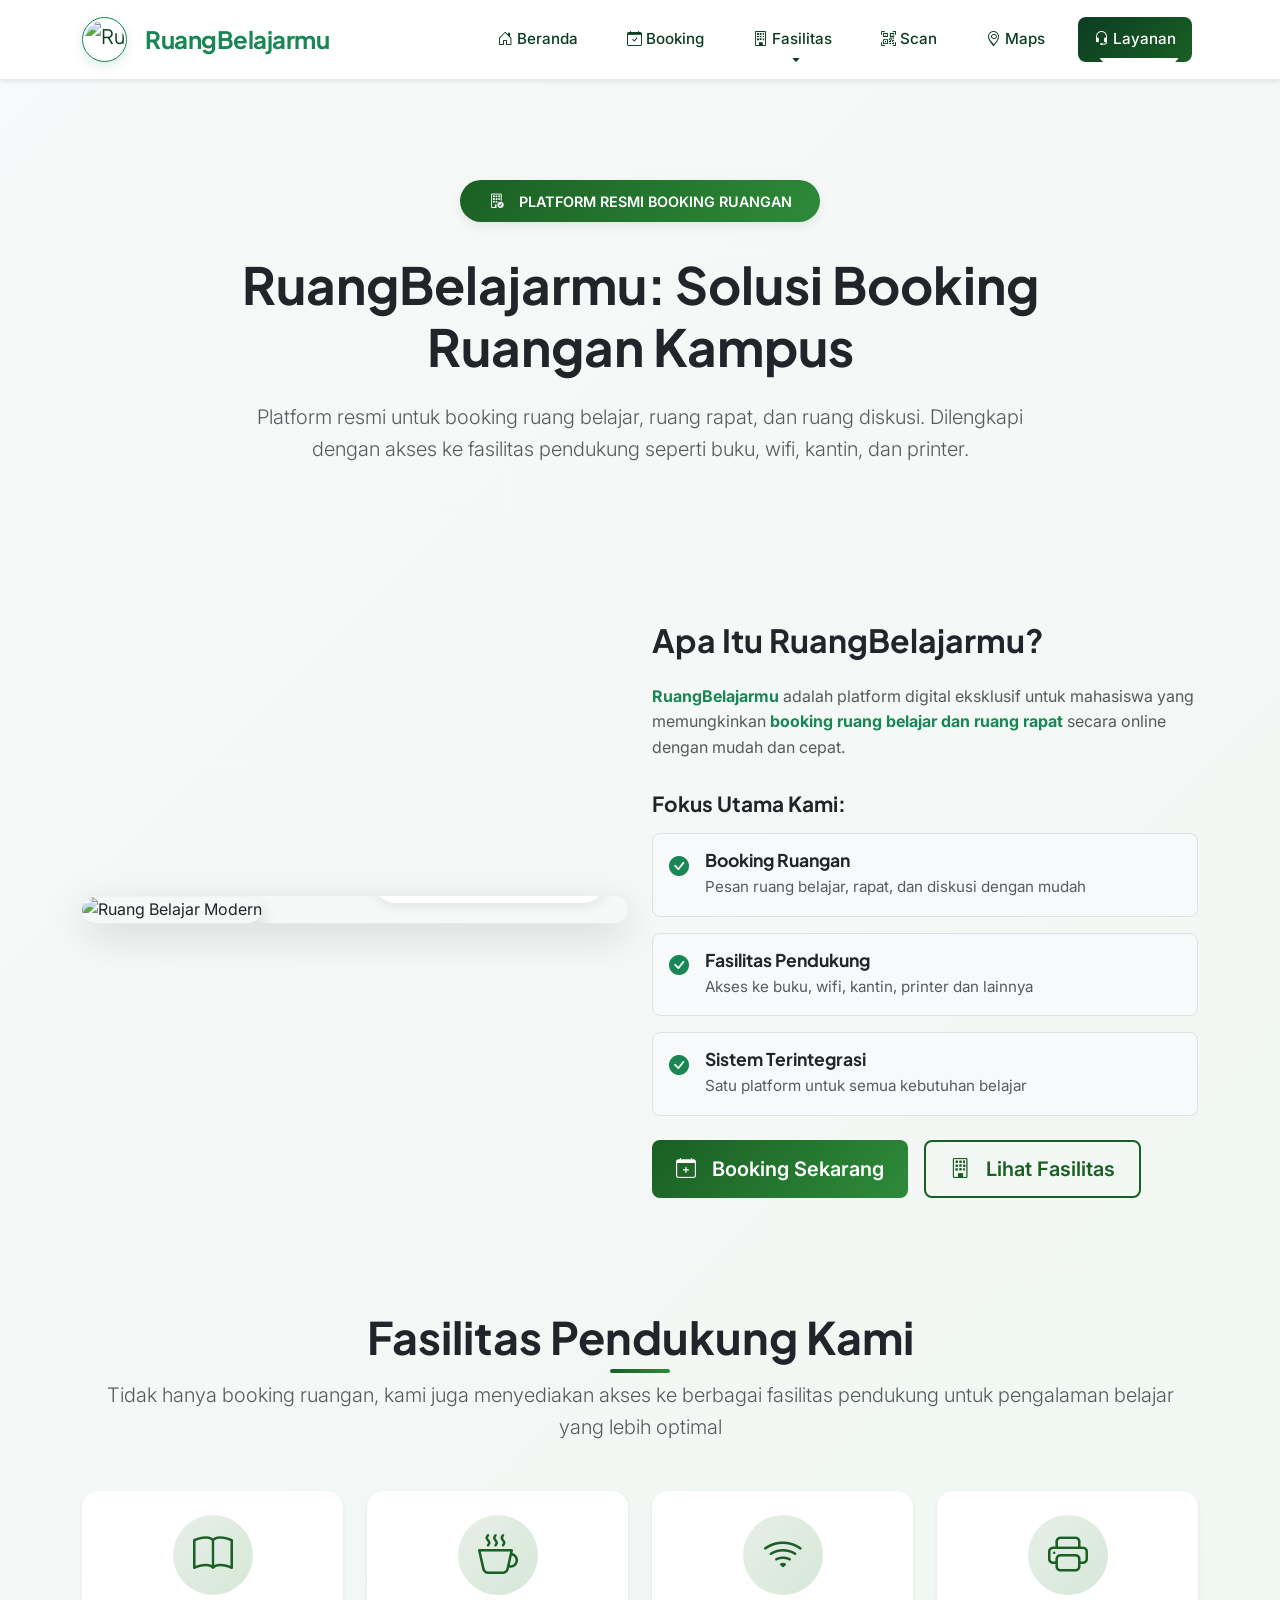
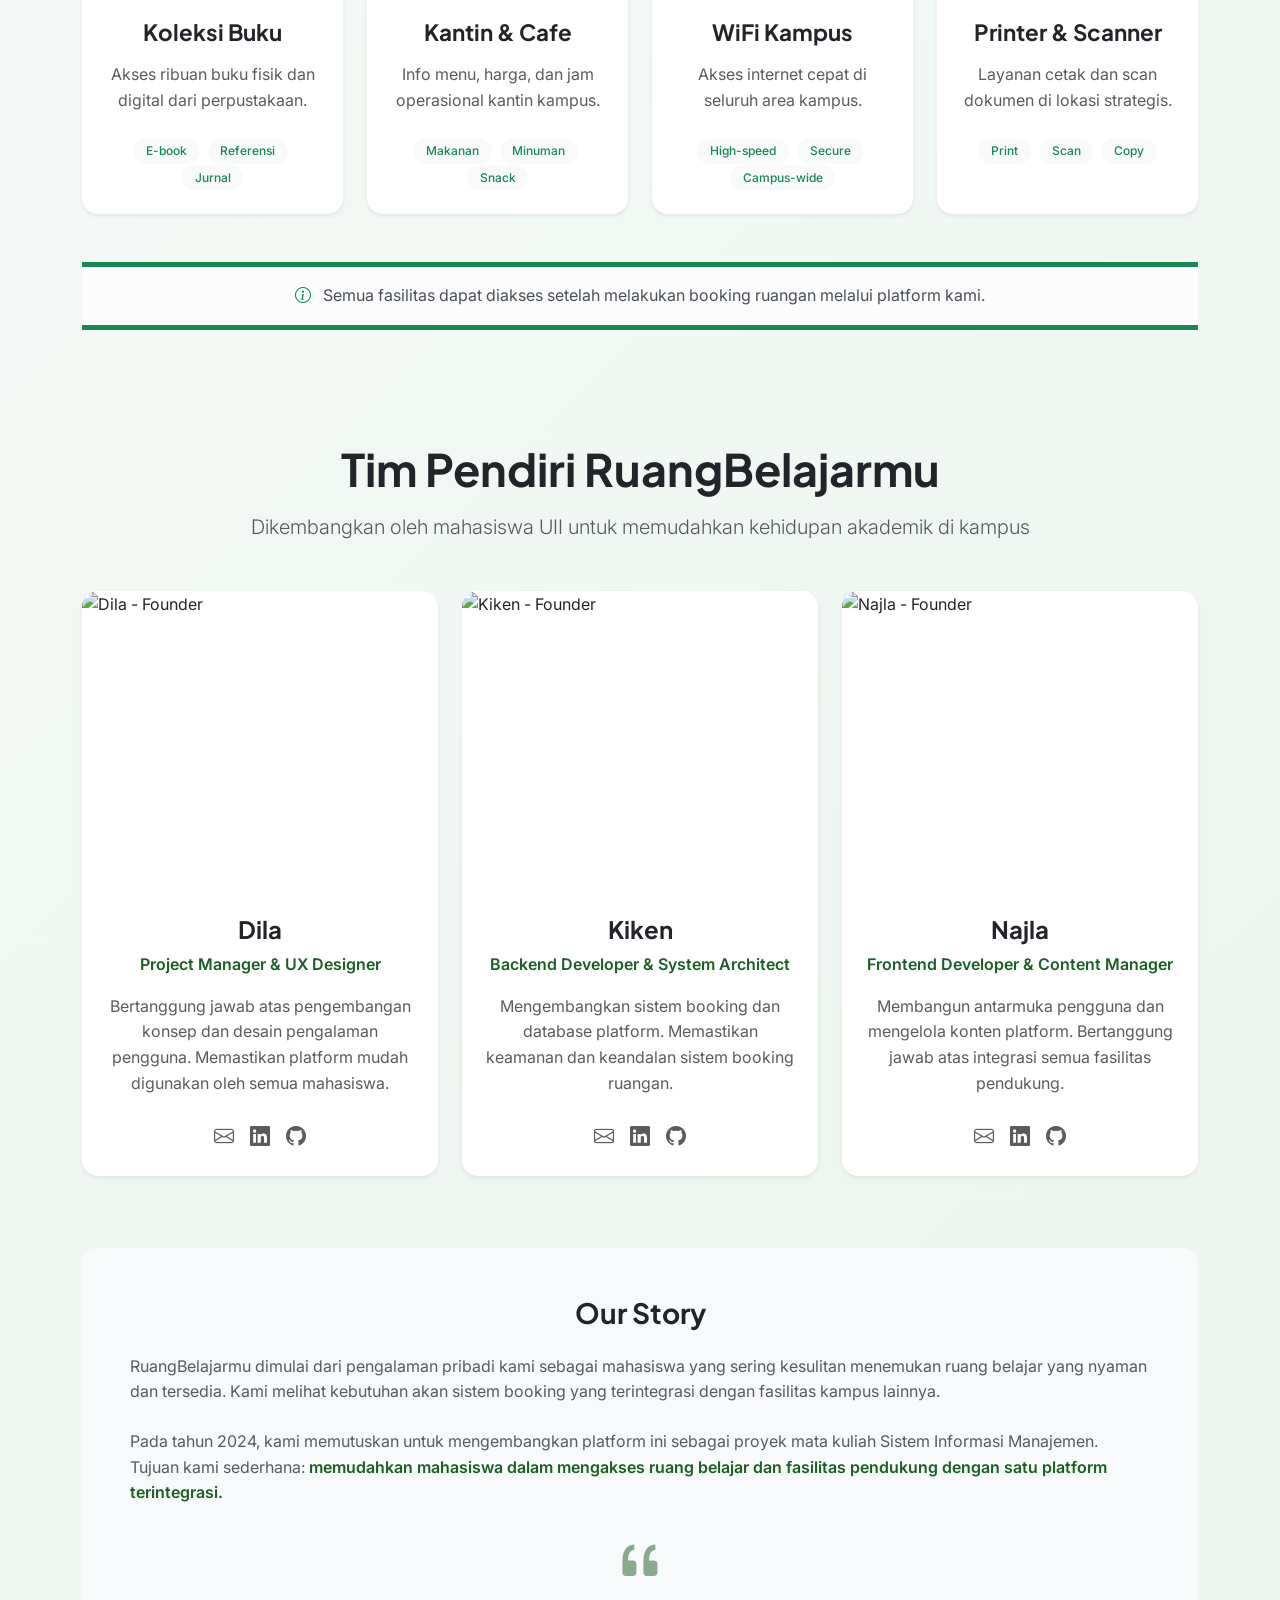
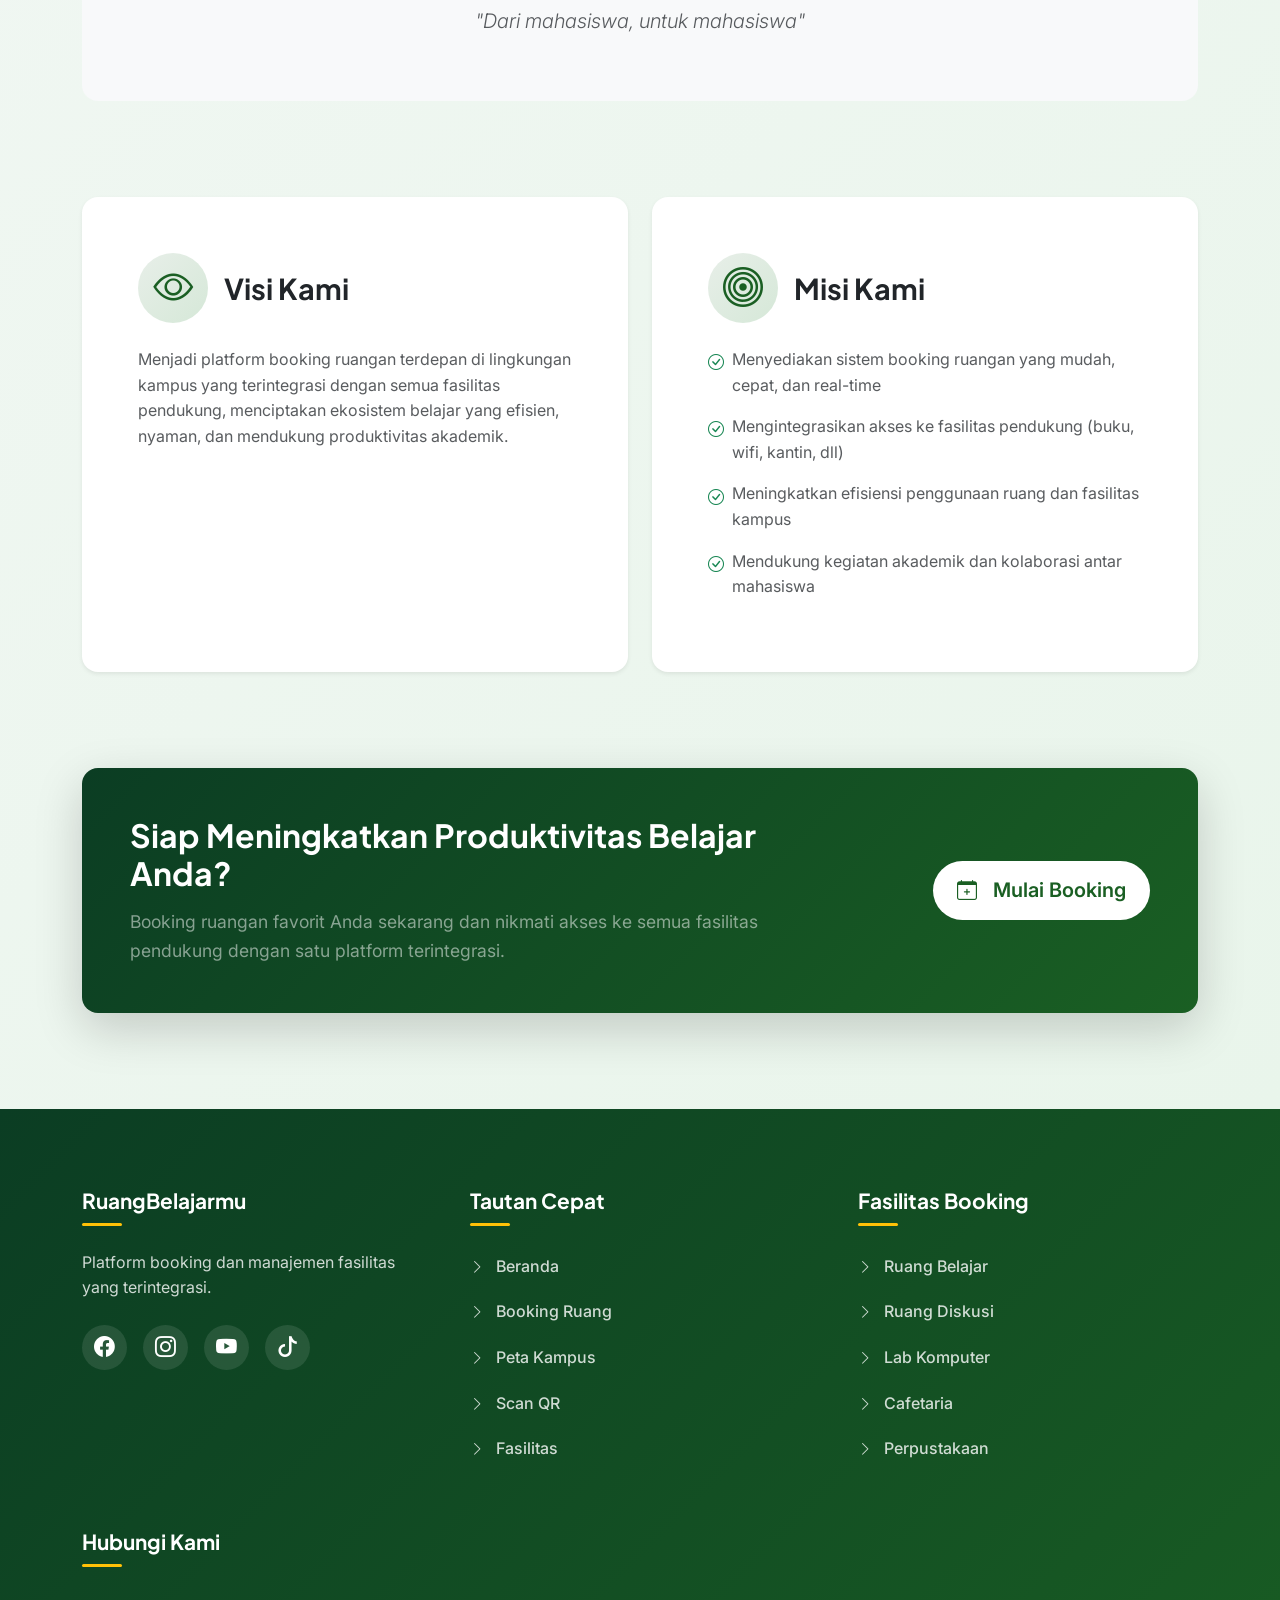
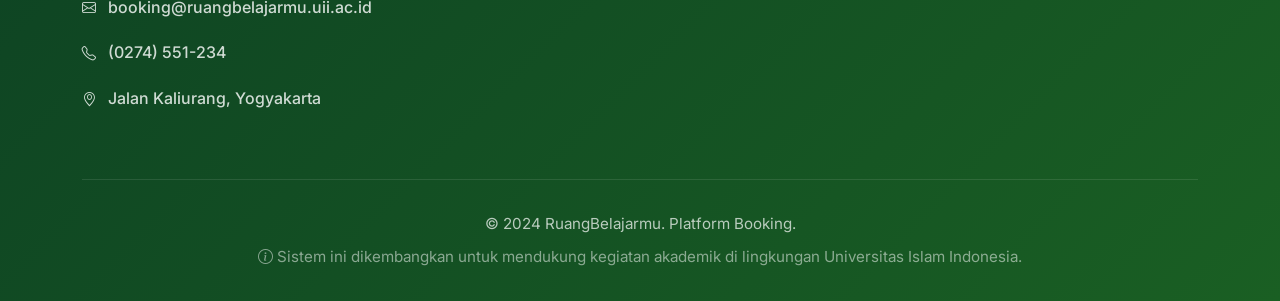
==== commit 978fcfce: "feat: update footer design on all pages" ====
--- a/about-us.html
+++ b/about-us.html
@@ -465,79 +465,79 @@
         </section>
     </main>
 
-    <!-- FOOTER - SAMA PERSIS DENGAN INDEX.HTML -->
-    <footer>
-        <div class="container">
-            <div class="footer-links">
-                <div class="footer-section">
-                    <h5>RuangBelajarmu</h5>
-                    <p style="color: rgba(255,255,255,0.8); margin-bottom: 1.5rem;">
-                        Platform booking dan manajemen fasilitas yang terintegrasi.
-                    </p>
-                    <div class="social-links">
-                        <a href="#" title="Facebook"><i class="bi bi-facebook"></i></a>
-                        <a href="#" title="Twitter"><i class="bi bi-twitter"></i></a>
-                        <a href="#" title="Instagram"><i class="bi bi-instagram"></i></a>
-                        <a href="#" title="YouTube"><i class="bi bi-youtube"></i></a>
-                    </div>
+   <!-- Footer -->
+<footer>
+    <div class="container">
+        <div class="footer-links">
+            <div class="footer-section">
+                <h5>RuangBelajarmu</h5>
+                <p style="color: rgba(255,255,255,0.8); margin-bottom: 1.5rem;">
+                    Platform booking dan manajemen fasilitas yang terintegrasi.
+                </p>
+                <div class="social-links">
+                    <a href="https://www.facebook.com/ruangbelajarmu" target="_blank" rel="noopener noreferrer" title="Facebook"><i class="bi bi-facebook"></i></a>
+                    <a href="https://www.instagram.com/ruangbelajarmu" target="_blank" rel="noopener noreferrer" title="Instagram"><i class="bi bi-instagram"></i></a>
+                    <a href="https://www.youtube.com/c/RuangBelajarmu" target="_blank" rel="noopener noreferrer" title="YouTube"><i class="bi bi-youtube"></i></a>
+                    <a href="https://www.tiktok.com/@ruangbelajarmu" target="_blank" rel="noopener noreferrer" title="TikTok"><i class="bi bi-tiktok"></i></a>
                 </div>
-                
-                <div class="footer-section">
-                    <h5>Tautan Cepat</h5>
-                    <ul class="footer-links-list">
-                        <li><a href="index.html"><i class="bi bi-chevron-right"></i> Beranda</a></li>
-                        <li><a href="booking.html"><i class="bi bi-chevron-right"></i> Booking Ruang</a></li>
-                        <li><a href="maps.html"><i class="bi bi-chevron-right"></i> Peta Kampus</a></li>
-                        <li><a href="scan.html"><i class="bi bi-chevron-right"></i> Scan QR</a></li>
-                        <li><a href="#fasilitas"><i class="bi bi-chevron-right"></i> Fasilitas</a></li>
-                    </ul>
-                </div>
-                
-                <div class="footer-section">
-                    <h5>Fasilitas Booking</h5>
-                    <ul class="footer-links-list">
-                        <li><a href="booking.html"><i class="bi bi-chevron-right"></i> Ruang Belajar</a></li>
-                        <li><a href="booking.html"><i class="bi bi-chevron-right"></i> Ruang Diskusi</a></li>
-                        <li><a href="booking.html"><i class="bi bi-chevron-right"></i> Lab Komputer</a></li>
-                        <li><a href="cafetaria.html"><i class="bi bi-chevron-right"></i> Cafetaria</a></li>
-                        <li><a href="books.html"><i class="bi bi-chevron-right"></i> Perpustakaan</a></li>
-                    </ul>
-                </div>
-                
-                <div class="footer-section">
-                    <h5>Hubungi Kami</h5>
-                    <ul class="footer-links-list">
-                        <li>
-                            <a href="mailto:booking@ruangbelajarmu.uii.ac.id">
-                                <i class="bi bi-envelope"></i>
-                                booking@ruangbelajarmu.uii.ac.id
-                            </a>
-                        </li>
-                        <li>
-                            <a href="tel:+62274551234">
-                                <i class="bi bi-telephone"></i>
-                                (0274) 551-234
-                            </a>
-                        </li>
-                        <li>
-                            <a href="https://maps.google.com/?q=UII+Kaliurang+KM+5" target="_blank">
-                                <i class="bi bi-geo-alt"></i>
-                                Jalan Kaliurang, Yogyakarta
-                            </a>
-                        </li>
-                    </ul>
-                </div>
             </div>
             
-            <div class="footer-bottom text-center">
-                <p class="mb-2">&copy; 2024 RuangBelajarmu. Platform Booking.</p>
-                <p class="mb-0 small" style="color: rgba(255,255,255,0.5);">
-                    <i class="bi bi-info-circle"></i>
-                    Sistem ini dikembangkan untuk mendukung kegiatan akademik di lingkungan Universitas Islam Indonesia.
-                </p>
+            <div class="footer-section">
+                <h5>Tautan Cepat</h5>
+                <ul class="footer-links-list">
+                    <li><a href="index.html"><i class="bi bi-chevron-right"></i> Beranda</a></li>
+                    <li><a href="booking.html"><i class="bi bi-chevron-right"></i> Booking Ruang</a></li>
+                    <li><a href="maps.html"><i class="bi bi-chevron-right"></i> Peta Kampus</a></li>
+                    <li><a href="scan.html"><i class="bi bi-chevron-right"></i> Scan QR</a></li>
+                    <li><a href="#fasilitas"><i class="bi bi-chevron-right"></i> Fasilitas</a></li>
+                </ul>
+            </div>
+            
+            <div class="footer-section">
+                <h5>Fasilitas Booking</h5>
+                <ul class="footer-links-list">
+                    <li><a href="booking.html"><i class="bi bi-chevron-right"></i> Ruang Belajar</a></li>
+                    <li><a href="booking.html"><i class="bi bi-chevron-right"></i> Ruang Diskusi</a></li>
+                    <li><a href="booking.html"><i class="bi bi-chevron-right"></i> Lab Komputer</a></li>
+                    <li><a href="cafetaria.html"><i class="bi bi-chevron-right"></i> Cafetaria</a></li>
+                    <li><a href="books.html"><i class="bi bi-chevron-right"></i> Perpustakaan</a></li>
+                </ul>
+            </div>
+            
+            <div class="footer-section">
+                <h5>Hubungi Kami</h5>
+                <ul class="footer-links-list">
+                    <li>
+                        <a href="mailto:booking@ruangbelajarmu.uii.ac.id">
+                            <i class="bi bi-envelope"></i>
+                            booking@ruangbelajarmu.uii.ac.id
+                        </a>
+                    </li>
+                    <li>
+                        <a href="tel:+62274551234">
+                            <i class="bi bi-telephone"></i>
+                            (0274) 551-234
+                        </a>
+                    </li>
+                    <li>
+                        <a href="https://maps.google.com/?q=UII+Kaliurang+KM+5" target="_blank" rel="noopener noreferrer">
+                            <i class="bi bi-geo-alt"></i>
+                            Jalan Kaliurang, Yogyakarta
+                        </a>
+                    </li>
+                </ul>
             </div>
         </div>
-    </footer>
+        
+        <div class="footer-bottom text-center">
+            <p class="mb-2">&copy; 2024 RuangBelajarmu. Platform Booking.</p>
+            <p class="mb-0 small" style="color: rgba(255,255,255,0.5);">
+                <i class="bi bi-info-circle"></i>
+                Sistem ini dikembangkan untuk mendukung kegiatan akademik di lingkungan Universitas Islam Indonesia.
+            </p>
+        </div>
+    </div>
+</footer>
 
     <!-- Back to Top Button -->
     <div class="back-to-top" id="backToTop">
